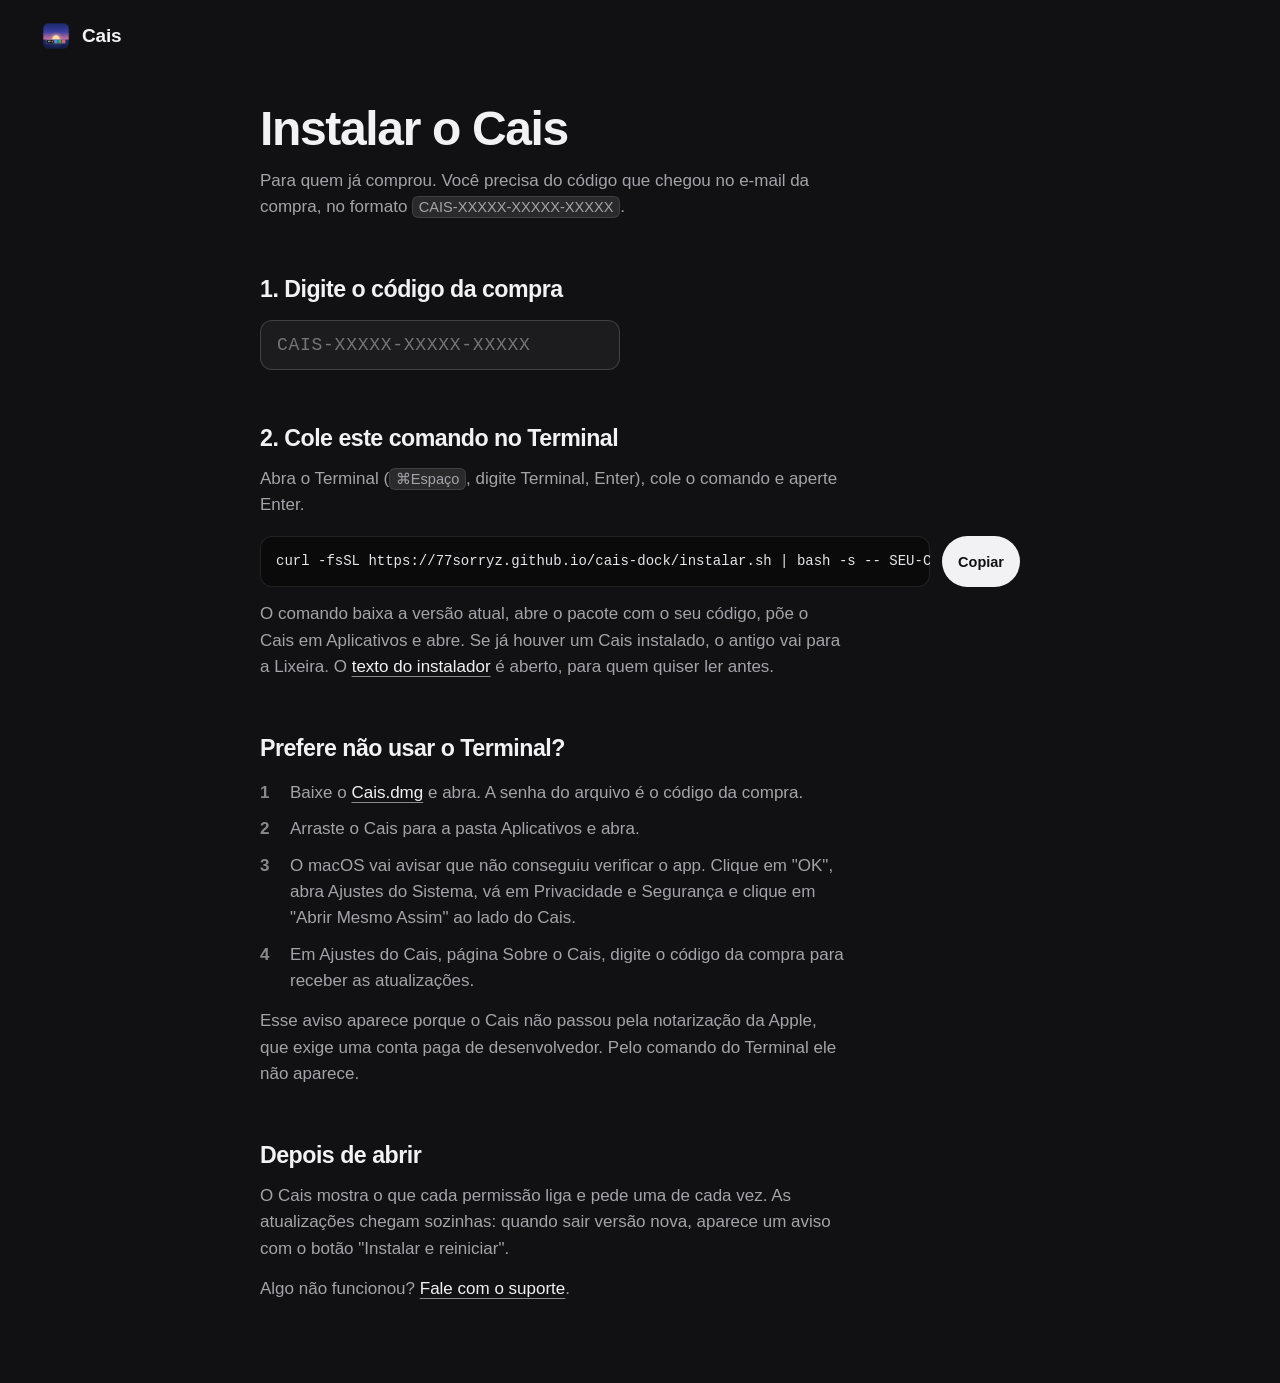
==== instalar/index.html @ 08c75dc9 "Página de venda do Cais, página de instalação e instalador Co-Authored-By: Claude Fable 5.2 <noreply" ====
<!doctype html>
<html lang="pt-BR">
<head>
<meta charset="utf-8">
<meta name="viewport" content="width=device-width,initial-scale=1">
<title>Instalar o Cais</title>
<meta name="description" content="Instalação do Cais para quem já comprou: código da compra e um comando no Terminal.">
<meta name="robots" content="noindex">
<meta name="theme-color" content="#111113">
<link rel="icon" href="../img/favicon.png">
<link rel="stylesheet" href="../css/site.css">
<style>body{padding-bottom:0}</style>
</head>
<body>
<header class="caixa topo">
  <a class="marca" href="../"><img src="../img/apple-touch-icon.png" alt="" width="32" height="32">Cais</a>
</header>
<main class="caixa inst">
  <h1>Instalar o Cais</h1>
  <p>Para quem já comprou. Você precisa do código que chegou no e-mail da compra, no formato <kbd>CAIS-XXXXX-XXXXX-XXXXX</kbd>.</p>

  <h2>1. Digite o código da compra</h2>
  <div class="campo">
    <input id="codigo" type="text" inputmode="text" autocomplete="off" autocapitalize="characters" spellcheck="false" maxlength="30" placeholder="CAIS-XXXXX-XXXXX-XXXXX" aria-label="Código da compra" aria-describedby="estado">
    <output id="estado" for="codigo"></output>
  </div>

  <h2>2. Cole este comando no Terminal</h2>
  <p>Abra o Terminal (<kbd>⌘Espaço</kbd>, digite Terminal, Enter), cole o comando e aperte Enter.</p>
  <div class="cmd">
    <code id="comando"></code>
    <button class="bt p" id="copiar" type="button">Copiar</button>
  </div>
  <p>O comando baixa a versão atual, abre o pacote com o seu código, põe o Cais em Aplicativos e abre. Se já houver um Cais instalado, o antigo vai para a Lixeira. O <a class="lk" href="../instalar.sh">texto do instalador</a> é aberto, para quem quiser ler antes.</p>

  <h2>Prefere não usar o Terminal?</h2>
  <ol class="passos">
    <li>Baixe o <a class="lk" href="https://github.com/77sorryz/cais-dock/releases/latest/download/Cais.dmg">Cais.dmg</a> e abra. A senha do arquivo é o código da compra.</li>
    <li>Arraste o Cais para a pasta Aplicativos e abra.</li>
    <li>O macOS vai avisar que não conseguiu verificar o app. Clique em "OK", abra Ajustes do Sistema, vá em Privacidade e Segurança e clique em "Abrir Mesmo Assim" ao lado do Cais.</li>
    <li>Em Ajustes do Cais, página Sobre o Cais, digite o código da compra para receber as atualizações.</li>
  </ol>
  <p>Esse aviso aparece porque o Cais não passou pela notarização da Apple, que exige uma conta paga de desenvolvedor. Pelo comando do Terminal ele não aparece.</p>

  <h2>Depois de abrir</h2>
  <p>O Cais mostra o que cada permissão liga e pede uma de cada vez. As atualizações chegam sozinhas: quando sair versão nova, aparece um aviso com o botão "Instalar e reiniciar".</p>
  <p>Algo não funcionou? <a class="lk" data-suporte href="#">Fale com o suporte</a>.</p>
</main>
<script src="../config.js"></script>
<script>
(() => {
  const C = window.CAIS, $ = s => document.querySelector(s);
  const campo = $('#codigo'), estado = $('#estado'), cmd = $('#comando');
  document.querySelectorAll('[data-suporte]').forEach(a => a.href = C.suporte);
  const limpa = s => s.toUpperCase().replace(/\s+/g, '');
  const hex = b => [...new Uint8Array(b)].map(x => x.toString(16).padStart(2, '0')).join('');
  const bytes = h => new Uint8Array(h.match(/../g).map(x => parseInt(x, 16)));
  let prova = null, vez = 0;
  fetch('../codigo.json').then(r => r.json()).then(j => { prova = j; muda(); }).catch(() => {});
  async function confere(code) {
    const k = await crypto.subtle.importKey('raw', new TextEncoder().encode(code), 'PBKDF2', false, ['deriveBits']);
    return hex(await crypto.subtle.deriveBits({ name: 'PBKDF2', hash: 'SHA-256', salt: bytes(prova.sal), iterations: prova.voltas }, k, 256)) === prova.resumo;
  }
  async function muda() {
    const code = limpa(campo.value), n = ++vez;
    cmd.textContent = `curl -fsSL ${C.base}/instalar.sh | bash -s -- ${/^[A-Z0-9-]+$/.test(code) ? code : 'SEU-CODIGO'}`;
    estado.className = ''; estado.textContent = '';
    if (!code || !prova || !crypto.subtle) return;
    if (code.length < 22) { estado.textContent = 'Continue digitando…'; return; }
    const ok = await confere(code).catch(() => null);
    if (n !== vez || ok === null) return;
    estado.className = ok ? 'ok' : 'nao';
    estado.textContent = ok ? 'Código confere.' : 'Este código não confere. Copie de novo do e-mail da compra.';
  }
  campo.addEventListener('input', muda);
  // O link do e-mail da compra pode trazer o código depois do # (essa parte não é enviada a nenhum servidor).
  if (location.hash.length > 1) { campo.value = limpa(decodeURIComponent(location.hash.slice(1))); history.replaceState(null, '', location.pathname); }
  muda();
  $('#copiar').onclick = async e => {
    try { await navigator.clipboard.writeText(cmd.textContent); e.target.textContent = 'Copiado'; }
    catch { const r = document.createRange(); r.selectNodeContents(cmd); const s = getSelection(); s.removeAllRanges(); s.addRange(r); e.target.textContent = 'Selecionado, ⌘C'; }
    setTimeout(() => e.target.textContent = 'Copiar', 1800);
  };
})();
</script>
</body>
</html>
---- css/site.css ----
/* Cais — página de venda. Cores e formas tiradas do próprio app (ilhas e ajustes no tema escuro). */
:root{
  color-scheme:dark;
  --fundo:#111113; --sup:#1c1c1e; --sup2:#2a2a2d; --linha:rgba(255,255,255,.10); --linha2:rgba(255,255,255,.16);
  --texto:#f2f2f4; --suave:#a3a3a9; --fraco:#88888e; --acento:#3b9bff; --ok:#30d158;
  --r1:8px; --r2:14px; --r3:22px;
  --th:52px;                 /* altura de um item do Dock */
  --dock-espaco:132px;       /* o que o Dock fixo ocupa no pé da janela */
  --larg:1200px;
  --f:-apple-system,BlinkMacSystemFont,"SF Pro Text","SF Pro Display","Inter","Helvetica Neue",Arial,sans-serif;
}
*{box-sizing:border-box}
html{scroll-behavior:smooth;scroll-padding-top:24px;-webkit-text-size-adjust:100%}
body{margin:0;background:var(--fundo);color:var(--texto);font:400 17px/1.55 var(--f);padding-bottom:var(--dock-espaco);-webkit-font-smoothing:antialiased}
img,video{max-width:100%;height:auto;display:block}
a{color:inherit}
h1,h2,h3,p,ul,ol,dl,dd,figure{margin:0;padding:0}
ul,ol{list-style:none}
button{font:inherit;color:inherit;background:none;border:0;padding:0;cursor:pointer}
:focus-visible{outline:2px solid var(--acento);outline-offset:3px;border-radius:6px}
kbd{font:500 .86em/1 var(--f);padding:.2em .45em;border-radius:6px;background:var(--sup2);box-shadow:inset 0 0 0 1px var(--linha);white-space:nowrap}
.caixa{width:min(100% - 48px,var(--larg));margin-inline:auto}

/* topo */
.topo{display:flex;align-items:center;gap:28px;padding:20px 0}
.marca{display:flex;align-items:center;gap:10px;font-weight:650;font-size:19px;text-decoration:none;letter-spacing:-.01em}
.marca img{width:32px;height:32px;border-radius:8px}
.topo nav{display:flex;gap:24px;margin-left:auto;font-size:15px}
.topo nav a{color:var(--suave);text-decoration:none}
.topo nav a:hover{color:var(--texto)}
.bt{display:inline-flex;align-items:center;justify-content:center;gap:8px;padding:13px 22px;border-radius:999px;background:var(--texto);color:#111113;font-weight:650;font-size:16px;text-decoration:none;white-space:nowrap;transition:background .15s}
.bt:hover{background:#fff}
.bt.p{padding:9px 16px;font-size:14.5px}
.bt[aria-disabled=true]{background:var(--sup2);color:var(--suave);pointer-events:none}
.lk{color:var(--texto);text-decoration:underline;text-decoration-color:var(--fraco);text-underline-offset:4px}
.lk:hover{text-decoration-color:var(--texto)}

/* abertura */
.abre{display:grid;grid-template-columns:5fr 7fr;gap:56px;align-items:center;padding:48px 0 72px;min-height:calc(100svh - 76px - var(--dock-espaco))}
h1{font-size:clamp(2.5rem,5vw,4.25rem);line-height:1.04;letter-spacing:-.028em;font-weight:700;text-wrap:balance}
.abre .sub{margin-top:24px;font-size:19px;color:var(--suave);max-width:32em;text-wrap:pretty}
.abre .acoes{display:flex;flex-wrap:wrap;align-items:center;gap:14px 24px;margin-top:32px}
.abre .pag{font-size:14.5px;color:var(--fraco);margin-top:14px}
.abre .dica{margin-top:40px;padding-top:20px;border-top:1px solid var(--linha);font-size:15px;color:var(--suave);max-width:30em}
.filme{border-radius:var(--r2);overflow:hidden;background:#000;box-shadow:0 0 0 1px var(--linha),0 30px 80px rgba(0,0,0,.5)}
.filme video{width:100%;aspect-ratio:16/9}
.filme + figcaption{margin-top:10px;font-size:14px;color:var(--fraco)}

/* seções */
section{padding:88px 0}
h2{font-size:clamp(1.8rem,3.1vw,2.45rem);line-height:1.1;letter-spacing:-.022em;font-weight:680;text-wrap:balance}
.lead{margin-top:14px;color:var(--suave);max-width:38em;text-wrap:pretty}
.lead b,.fatos b{color:var(--texto);font-weight:600}

/* galeria de widgets (mesma lógica da biblioteca do app) */
#widgets{padding-top:72px;border-top:1px solid var(--linha)}
.gal-topo{display:flex;flex-wrap:wrap;align-items:end;justify-content:space-between;gap:20px 40px}
.seg{display:inline-flex;padding:3px;border-radius:999px;background:var(--sup);box-shadow:inset 0 0 0 1px var(--linha)}
.seg button{padding:6px 13px;border-radius:999px;font-size:14px;color:var(--suave);font-weight:550}
.seg button[aria-pressed=true]{background:var(--texto);color:#111113}
.gal{display:grid;grid-template-columns:200px 1fr;gap:40px;margin-top:36px;align-items:start}
.cats{position:sticky;top:20px;display:flex;flex-direction:column;gap:2px}
.cats button{display:flex;justify-content:space-between;gap:12px;padding:8px 12px;border-radius:10px;text-align:left;font-size:15.5px;color:var(--suave)}
.cats button span{color:var(--fraco);font-variant-numeric:tabular-nums;font-size:13.5px}
.cats button:hover{color:var(--texto)}
.cats button[aria-pressed=true]{background:var(--texto);color:#111113;font-weight:600}
.cats button[aria-pressed=true] span{color:#55555a}
.grupo + .grupo{margin-top:36px}
.grupo h3{font-size:15px;font-weight:600;color:var(--suave);margin-bottom:16px}
.fluxo{display:flex;flex-wrap:wrap;gap:22px 18px}
.w{display:flex;flex-direction:column;align-items:center;gap:8px;border-radius:14px}
.w img{height:64px;width:auto;border-radius:14px;transition:transform .15s ease-out}
.w:hover img{transform:translateY(-3px)}
.w span{font-size:13px;color:var(--suave);max-width:100%;overflow:hidden;text-overflow:ellipsis;white-space:nowrap}
.aviso{position:absolute;width:1px;height:1px;overflow:hidden;clip-path:inset(50%)}

/* ilhas */
.ilhas-topo{display:grid;grid-template-columns:5fr 7fr;gap:56px;align-items:end}
.fila{display:flex;align-items:flex-end;justify-content:space-between;gap:20px;margin-top:44px;padding-bottom:22px;border-bottom:1px solid var(--linha2);overflow-x:auto;scrollbar-width:thin}
.fila figure{flex:0 0 auto}
.fila img{width:auto;height:var(--h)}
.fila figcaption{font-size:13.5px;color:var(--fraco);text-align:center;margin-top:10px}

/* claude */
.claude{display:grid;grid-template-columns:7fr 5fr;gap:64px;align-items:center}
.claude img{width:330px;justify-self:center}
.fatos{margin-top:22px;display:grid;gap:12px;color:var(--suave);max-width:36em}
.fatos > li{padding-left:18px;position:relative}
.fatos > li::before{content:"";position:absolute;left:0;top:.72em;width:7px;height:1.5px;background:var(--fraco)}

/* workspaces */
.ws{display:grid;grid-template-columns:8fr 4fr;gap:48px;align-items:center}
.ws .tela{border-radius:var(--r2);overflow:hidden;box-shadow:0 0 0 1px var(--linha),0 30px 80px rgba(0,0,0,.45);margin-left:calc((100vw - min(100vw - 48px,var(--larg)))/-2 + 0px)}
.ws .tela img{width:100%}
.perfis{display:flex;flex-wrap:wrap;gap:6px 8px;margin-top:10px}
.perfis li{font-size:14.5px;padding:4px 11px;border-radius:8px;background:var(--sup);box-shadow:inset 0 0 0 1px var(--linha);color:var(--texto)}

/* temas */
.temas{margin-top:40px;border-top:1px solid var(--linha)}
.temas li{display:grid;grid-template-columns:170px 1fr;gap:24px;align-items:center;padding:14px 0;border-bottom:1px solid var(--linha)}
.temas span{font-size:15.5px;color:var(--suave)}
.temas .palco{border-radius:12px;padding:6px 3% 10px;background:var(--pal,#bfc6cf)}
.temas img{width:100%;height:auto}
.ajustes{margin-top:32px;display:grid;grid-template-columns:repeat(2,minmax(0,1fr));gap:14px 48px;color:var(--suave);max-width:900px}

/* mais */
.mais{display:grid;grid-template-columns:4fr 8fr;gap:56px;align-items:start}
.mais dl{display:grid;grid-template-columns:repeat(2,minmax(0,1fr));gap:28px 44px}
.mais dt{font-weight:620;font-size:17px}
.mais dd{margin-top:5px;color:var(--suave);font-size:15.5px;line-height:1.5}

/* preço */
#comprar{background:var(--sup);border-block:1px solid var(--linha)}
.preco{display:grid;grid-template-columns:5fr 7fr;gap:64px;align-items:start}
.valor{font-size:clamp(3.4rem,7vw,5.4rem);font-weight:720;letter-spacing:-.035em;line-height:1;font-variant-numeric:tabular-nums}
.valor small{display:block;margin-top:12px;font-size:17px;font-weight:400;letter-spacing:0;color:var(--suave)}
.preco .bt{margin-top:28px}
.preco .obs{margin-top:14px;font-size:14.5px;color:var(--fraco);max-width:26em}
.tab{width:100%;border-collapse:collapse;font-size:16px}
.tab th,.tab td{text-align:left;padding:13px 0;border-bottom:1px solid var(--linha);vertical-align:top}
.tab th{font-weight:400;color:var(--suave);width:34%;padding-right:20px}
.tab tr:first-child th,.tab tr:first-child td{border-top:1px solid var(--linha)}

/* perguntas */
.faq{display:grid;grid-template-columns:4fr 8fr;gap:56px;align-items:start}
.faq details{border-bottom:1px solid var(--linha)}
.faq details:first-child{border-top:1px solid var(--linha)}
.faq summary{padding:17px 28px 17px 0;font-weight:600;cursor:pointer;list-style:none;position:relative}
.faq summary::-webkit-details-marker{display:none}
.faq summary::after{content:"+";position:absolute;right:2px;top:14px;font-weight:400;font-size:22px;color:var(--fraco)}
.faq details[open] summary::after{content:"–"}
.faq details p{padding:0 0 20px;color:var(--suave);max-width:60ch}

footer{padding:40px 0 24px;font-size:14.5px;color:var(--fraco)}
footer .linha{display:flex;flex-wrap:wrap;gap:10px 28px;align-items:center}
footer a{color:var(--suave)}
footer .nota{margin-top:16px;max-width:70ch;font-size:13px}

/* ───── o Dock de demonstração, preso ao pé da janela ───── */
.dock{position:fixed;left:0;right:0;bottom:12px;z-index:50;display:flex;flex-direction:column;align-items:center;gap:8px;pointer-events:none}
.dock > *{pointer-events:auto}
.abas{display:flex;padding:3px;border-radius:999px;background:rgba(30,30,34,.78);-webkit-backdrop-filter:blur(22px) saturate(1.5);backdrop-filter:blur(22px) saturate(1.5);box-shadow:inset 0 0 0 1px var(--linha2),0 8px 24px rgba(0,0,0,.35)}
.abas button{padding:4px 12px;border-radius:999px;font-size:12.5px;font-weight:560;color:var(--suave)}
.abas button:hover{color:var(--texto)}
.abas button[aria-pressed=true]{background:var(--texto);color:#111113}
.barra{display:flex;align-items:flex-end;gap:calc(var(--th)*.17);padding:calc(var(--th)*.16);border-radius:calc(var(--th)*.44);background:linear-gradient(180deg,rgba(50,52,60,.72),rgba(26,27,32,.8));-webkit-backdrop-filter:blur(26px) saturate(1.6);backdrop-filter:blur(26px) saturate(1.6);box-shadow:inset 0 0 0 1px rgba(255,255,255,.14),0 18px 50px rgba(0,0,0,.55);transition:opacity .16s ease-out,transform .16s ease-out}
.barra.troca{opacity:0;transform:translateY(6px)}
.dk{position:relative;flex:0 0 auto;height:var(--th);transform-origin:50% 100%;border-radius:calc(var(--th)*.24);will-change:transform}
.dk img{height:100%;width:auto;pointer-events:none}
.dk.app{width:var(--th);margin-bottom:5px}
.dk.app img{width:100%}
.dk.app::after{content:"";position:absolute;left:50%;bottom:-7px;width:4px;height:4px;margin-left:-2px;border-radius:50%;background:rgba(255,255,255,.65)}
.dk.novo{animation:entra .32s cubic-bezier(.2,.9,.3,1.15)}
@keyframes entra{from{transform:scale(.4);opacity:0}to{transform:none;opacity:1}}
.sep{flex:0 0 1.5px;align-self:center;height:calc(var(--th)*.66);background:rgba(255,255,255,.2);border-radius:1px}
.ilha{position:fixed;z-index:49;bottom:calc(var(--dock-espaco) - 6px);opacity:0;transform:translateY(10px) scale(.98);transform-origin:50% 100%;transition:opacity .18s ease-out,transform .18s ease-out;pointer-events:none;filter:drop-shadow(0 24px 50px rgba(0,0,0,.6))}
.ilha.aberta{opacity:1;transform:none;pointer-events:auto}
.ilha img{max-height:calc(100svh - var(--dock-espaco) - 28px);width:auto;max-width:calc(100vw - 24px)}
.rot{position:fixed;z-index:49;bottom:calc(var(--dock-espaco) - 34px);padding:5px 11px;border-radius:9px;background:rgba(30,30,34,.9);box-shadow:inset 0 0 0 1px var(--linha2);font-size:13px;white-space:nowrap;opacity:0;transition:opacity .12s;pointer-events:none}
.rot.aberta{opacity:1}

/* instalar */
.inst{max-width:760px;padding:32px 0 80px}
.inst h1{font-size:clamp(2.1rem,4vw,3rem)}
.inst h2{font-size:1.45rem;margin-top:56px}
.inst p{margin-top:14px;color:var(--suave);max-width:62ch}
.campo{margin-top:18px;display:flex;flex-wrap:wrap;gap:12px;align-items:center}
.campo input{font:500 18px/1 ui-monospace,"SF Mono",Menlo,monospace;letter-spacing:.04em;padding:14px 16px;width:min(100%,360px);border-radius:12px;border:1px solid var(--linha2);background:var(--sup);color:var(--texto);text-transform:uppercase}
.campo output{font-size:15px;color:var(--suave)}
.campo output.ok{color:var(--ok)}
.campo output.nao{color:#ff9f0a}
.cmd{margin-top:18px;display:flex;gap:12px;align-items:stretch}
.cmd code{flex:1;min-width:0;padding:15px 16px;border-radius:12px;background:#0a0a0b;box-shadow:inset 0 0 0 1px var(--linha);font:14px/1.5 ui-monospace,"SF Mono",Menlo,monospace;overflow-x:auto;white-space:nowrap;color:#e6e6ea}
.passos{margin-top:18px;display:grid;gap:10px;color:var(--suave);counter-reset:p;max-width:62ch}
.passos li{counter-increment:p;padding-left:30px;position:relative}
.passos li::before{content:counter(p);position:absolute;left:0;top:0;color:var(--fraco);font-variant-numeric:tabular-nums;font-weight:600}

@media (max-width:980px){
  .abre,.ilhas-topo,.claude,.ws,.mais,.preco,.faq{grid-template-columns:1fr;gap:36px}
  .abre{min-height:0;padding-top:24px}
  .ws .tela{margin-left:0}
  .gal{grid-template-columns:1fr;gap:24px}
  .cats{position:static;flex-direction:row;overflow-x:auto;gap:6px;padding-bottom:6px}
  .cats button{flex:0 0 auto;background:var(--sup);box-shadow:inset 0 0 0 1px var(--linha)}
  .claude img{justify-self:start}
  section{padding:60px 0}
}
@media (max-width:640px){
  :root{--th:40px;--dock-espaco:112px}
  body{font-size:16px}
  .caixa{width:min(100% - 32px,var(--larg))}
  .topo nav{display:none}
  .topo .bt{margin-left:auto}
  .w img{height:52px}
  .temas li{grid-template-columns:1fr;gap:8px}
  .ajustes,.mais dl{grid-template-columns:1fr}
  .cmd{flex-direction:column}
  .abas button{padding:4px 9px;font-size:12px}
}
@media (prefers-reduced-motion:reduce){
  html{scroll-behavior:auto}
  *,*::before,*::after{animation:none!important;transition:none!important}
}
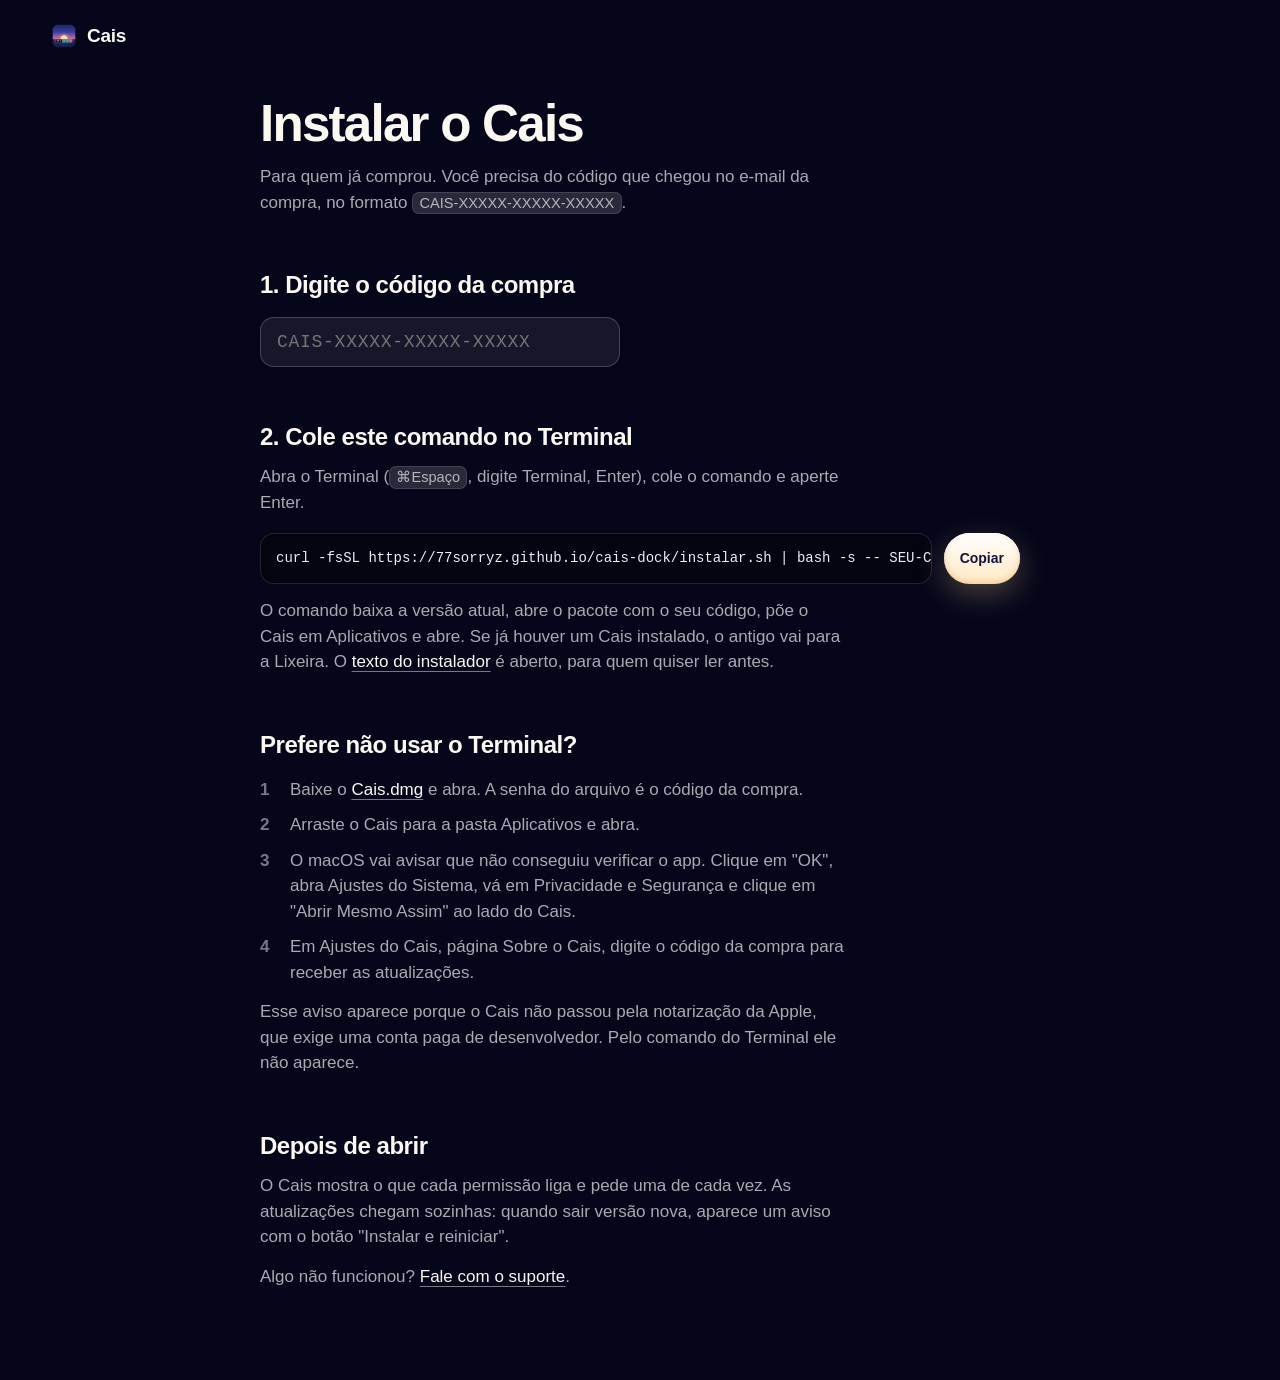
==== commit 8cd2e71a: "Página imersiva com vidro líquido A cena (céu, sol e mar) fica fixa no fundo da página inteira. O Do" ====
--- a/instalar/index.html
+++ b/instalar/index.html
@@ -8,7 +8,7 @@
 <meta name="robots" content="noindex">
 <meta name="theme-color" content="#111113">
 <link rel="icon" href="../img/favicon.png">
-<link rel="stylesheet" href="../css/site.css">
+<link rel="stylesheet" href="../css/site.css?v=1794438088">
 <style>body{padding-bottom:0}</style>
 </head>
 <body>
@@ -46,7 +46,7 @@
   <p>O Cais mostra o que cada permissão liga e pede uma de cada vez. As atualizações chegam sozinhas: quando sair versão nova, aparece um aviso com o botão "Instalar e reiniciar".</p>
   <p>Algo não funcionou? <a class="lk" data-suporte href="#">Fale com o suporte</a>.</p>
 </main>
-<script src="../config.js"></script>
+<script src="../config.js?v=1794438088"></script>
 <script>
 (() => {
   const C = window.CAIS, $ = s => document.querySelector(s);
--- a/css/site.css
+++ b/css/site.css
@@ -1,203 +1,279 @@
-/* Cais — página de venda. Cores e formas tiradas do próprio app (ilhas e ajustes no tema escuro). */
+/* Cais — página de venda.
+   A página é a tela do Mac ao entardecer: a cena (céu, sol, mar) fica fixa no fundo, o Dock de vidro
+   fica na linha da água e o conteúdo passa por cima em vidro. Identidade tirada do ícone do app. */
 :root{
   color-scheme:dark;
-  --fundo:#111113; --sup:#1c1c1e; --sup2:#2a2a2d; --linha:rgba(255,255,255,.10); --linha2:rgba(255,255,255,.16);
-  --texto:#f2f2f4; --suave:#a3a3a9; --fraco:#88888e; --acento:#3b9bff; --ok:#30d158;
-  --r1:8px; --r2:14px; --r3:22px;
-  --th:52px;                 /* altura de um item do Dock */
-  --dock-espaco:132px;       /* o que o Dock fixo ocupa no pé da janela */
-  --larg:1200px;
-  --f:-apple-system,BlinkMacSystemFont,"SF Pro Text","SF Pro Display","Inter","Helvetica Neue",Arial,sans-serif;
+  --fundo:#05061a; --linha:rgba(255,255,255,.12); --linha2:rgba(255,255,255,.2);
+  --texto:#fbf8f2; --suave:rgba(255,255,255,.66); --fraco:rgba(255,255,255,.46);
+  --sol:#ffe3ad; --rosa:#f08fa6; --lilas:#b79bff; --tinta:#14133a; --ok:#6fe89a;
+  --th:54px; --larg:1180px; --lado:max(24px,calc((100vw - var(--larg))/2)); --passo:130svh; --hor:20svh;
+  --f:-apple-system,BlinkMacSystemFont,"SF Pro Display","SF Pro Text","Inter","Helvetica Neue",Arial,sans-serif;
 }
 *{box-sizing:border-box}
-html{scroll-behavior:smooth;scroll-padding-top:24px;-webkit-text-size-adjust:100%}
-body{margin:0;background:var(--fundo);color:var(--texto);font:400 17px/1.55 var(--f);padding-bottom:var(--dock-espaco);-webkit-font-smoothing:antialiased}
-img,video{max-width:100%;height:auto;display:block}
+html{scroll-behavior:smooth;-webkit-text-size-adjust:100%}
+body{margin:0;background:var(--fundo);color:var(--texto);font:400 18px/1.5 var(--f);-webkit-font-smoothing:antialiased;overflow-x:hidden}
+img,video,canvas{max-width:100%;display:block}
+img,video{height:auto}
 a{color:inherit}
 h1,h2,h3,p,ul,ol,dl,dd,figure{margin:0;padding:0}
 ul,ol{list-style:none}
 button{font:inherit;color:inherit;background:none;border:0;padding:0;cursor:pointer}
-:focus-visible{outline:2px solid var(--acento);outline-offset:3px;border-radius:6px}
-kbd{font:500 .86em/1 var(--f);padding:.2em .45em;border-radius:6px;background:var(--sup2);box-shadow:inset 0 0 0 1px var(--linha);white-space:nowrap}
+:focus-visible{outline:2px solid var(--sol);outline-offset:3px;border-radius:10px}
+kbd{font:500 .86em/1 var(--f);padding:.22em .5em;border-radius:7px;background:rgba(255,255,255,.14);box-shadow:inset 0 0 0 1px var(--linha);white-space:nowrap}
 .caixa{width:min(100% - 48px,var(--larg));margin-inline:auto}
-
-/* topo */
-.topo{display:flex;align-items:center;gap:28px;padding:20px 0}
-.marca{display:flex;align-items:center;gap:10px;font-weight:650;font-size:19px;text-decoration:none;letter-spacing:-.01em}
-.marca img{width:32px;height:32px;border-radius:8px}
-.topo nav{display:flex;gap:24px;margin-left:auto;font-size:15px}
-.topo nav a{color:var(--suave);text-decoration:none}
-.topo nav a:hover{color:var(--texto)}
-.bt{display:inline-flex;align-items:center;justify-content:center;gap:8px;padding:13px 22px;border-radius:999px;background:var(--texto);color:#111113;font-weight:650;font-size:16px;text-decoration:none;white-space:nowrap;transition:background .15s}
-.bt:hover{background:#fff}
-.bt.p{padding:9px 16px;font-size:14.5px}
-.bt[aria-disabled=true]{background:var(--sup2);color:var(--suave);pointer-events:none}
+#ceu{position:fixed;inset:0;width:100vw;height:100lvh;z-index:-1}
+
+/* ── vidro líquido (para o que flutua sobre a cena ou sobre outro conteúdo) */
+.vidro{position:relative;background:linear-gradient(180deg,rgba(255,255,255,.17),rgba(255,255,255,.05) 42%,rgba(255,255,255,.1));
+  -webkit-backdrop-filter:blur(24px) saturate(1.35) brightness(1.06);backdrop-filter:blur(24px) saturate(1.35) brightness(1.06);
+  box-shadow:inset 0 1px 1px rgba(255,255,255,.6),inset 0 -1px 1px rgba(255,255,255,.16),inset 0 0 0 1px rgba(255,255,255,.1),inset 0 14px 26px -14px rgba(255,255,255,.3),0 20px 54px rgba(2,3,18,.36)}
+.vidro.escuro{background:linear-gradient(180deg,rgba(40,42,90,.5),rgba(10,11,34,.56))}
+
+/* ── botões */
+.bt{display:inline-flex;align-items:center;justify-content:center;gap:9px;padding:15px 28px;border-radius:999px;font-weight:680;font-size:17px;text-decoration:none;white-space:nowrap;color:var(--tinta);
+  background:linear-gradient(180deg,#fff,#ffe9c2);box-shadow:inset 0 1px 0 #fff,inset 0 -2px 6px rgba(214,150,70,.35),0 10px 30px rgba(255,214,150,.28),0 2px 6px rgba(0,0,0,.2);transition:transform .18s cubic-bezier(.2,.8,.2,1),box-shadow .18s}
+.bt:hover{transform:translateY(-2px) scale(1.02);box-shadow:inset 0 1px 0 #fff,inset 0 -2px 6px rgba(214,150,70,.35),0 16px 40px rgba(255,214,150,.4),0 2px 6px rgba(0,0,0,.2)}
+.bt:active{transform:scale(.98)}
+.bt.p{padding:8px 16px;font-size:14px}
+.bt.claro{color:var(--texto);background:linear-gradient(180deg,rgba(255,255,255,.22),rgba(255,255,255,.07) 45%,rgba(255,255,255,.14));-webkit-backdrop-filter:blur(18px) saturate(1.3);backdrop-filter:blur(18px) saturate(1.3);
+  box-shadow:inset 0 1px 1px rgba(255,255,255,.65),inset 0 -1px 1px rgba(255,255,255,.18),inset 0 0 0 1px rgba(255,255,255,.12),0 10px 30px rgba(2,3,18,.25)}
+.bt.claro:hover{box-shadow:inset 0 1px 1px rgba(255,255,255,.8),inset 0 -1px 1px rgba(255,255,255,.2),inset 0 0 0 1px rgba(255,255,255,.2),0 14px 36px rgba(2,3,18,.3)}
+.bt[aria-disabled=true]{pointer-events:none;color:var(--texto);background:rgba(255,255,255,.16);box-shadow:inset 0 0 0 1px rgba(255,255,255,.2)}
 .lk{color:var(--texto);text-decoration:underline;text-decoration-color:var(--fraco);text-underline-offset:4px}
 .lk:hover{text-decoration-color:var(--texto)}
 
-/* abertura */
-.abre{display:grid;grid-template-columns:5fr 7fr;gap:56px;align-items:center;padding:48px 0 72px;min-height:calc(100svh - 76px - var(--dock-espaco))}
-h1{font-size:clamp(2.5rem,5vw,4.25rem);line-height:1.04;letter-spacing:-.028em;font-weight:700;text-wrap:balance}
-.abre .sub{margin-top:24px;font-size:19px;color:var(--suave);max-width:32em;text-wrap:pretty}
-.abre .acoes{display:flex;flex-wrap:wrap;align-items:center;gap:14px 24px;margin-top:32px}
-.abre .pag{font-size:14.5px;color:var(--fraco);margin-top:14px}
-.abre .dica{margin-top:40px;padding-top:20px;border-top:1px solid var(--linha);font-size:15px;color:var(--suave);max-width:30em}
-.filme{border-radius:var(--r2);overflow:hidden;background:#000;box-shadow:0 0 0 1px var(--linha),0 30px 80px rgba(0,0,0,.5)}
-.filme video{width:100%;aspect-ratio:16/9}
-.filme + figcaption{margin-top:10px;font-size:14px;color:var(--fraco)}
-
-/* seções */
-section{padding:88px 0}
-h2{font-size:clamp(1.8rem,3.1vw,2.45rem);line-height:1.1;letter-spacing:-.022em;font-weight:680;text-wrap:balance}
-.lead{margin-top:14px;color:var(--suave);max-width:38em;text-wrap:pretty}
-.lead b,.fatos b{color:var(--texto);font-weight:600}
-
-/* galeria de widgets (mesma lógica da biblioteca do app) */
-#widgets{padding-top:72px;border-top:1px solid var(--linha)}
-.gal-topo{display:flex;flex-wrap:wrap;align-items:end;justify-content:space-between;gap:20px 40px}
-.seg{display:inline-flex;padding:3px;border-radius:999px;background:var(--sup);box-shadow:inset 0 0 0 1px var(--linha)}
-.seg button{padding:6px 13px;border-radius:999px;font-size:14px;color:var(--suave);font-weight:550}
-.seg button[aria-pressed=true]{background:var(--texto);color:#111113}
-.gal{display:grid;grid-template-columns:200px 1fr;gap:40px;margin-top:36px;align-items:start}
-.cats{position:sticky;top:20px;display:flex;flex-direction:column;gap:2px}
-.cats button{display:flex;justify-content:space-between;gap:12px;padding:8px 12px;border-radius:10px;text-align:left;font-size:15.5px;color:var(--suave)}
-.cats button span{color:var(--fraco);font-variant-numeric:tabular-nums;font-size:13.5px}
-.cats button:hover{color:var(--texto)}
-.cats button[aria-pressed=true]{background:var(--texto);color:#111113;font-weight:600}
-.cats button[aria-pressed=true] span{color:#55555a}
-.grupo + .grupo{margin-top:36px}
-.grupo h3{font-size:15px;font-weight:600;color:var(--suave);margin-bottom:16px}
-.fluxo{display:flex;flex-wrap:wrap;gap:22px 18px}
-.w{display:flex;flex-direction:column;align-items:center;gap:8px;border-radius:14px}
-.w img{height:64px;width:auto;border-radius:14px;transition:transform .15s ease-out}
-.w:hover img{transform:translateY(-3px)}
-.w span{font-size:13px;color:var(--suave);max-width:100%;overflow:hidden;text-overflow:ellipsis;white-space:nowrap}
-.aviso{position:absolute;width:1px;height:1px;overflow:hidden;clip-path:inset(50%)}
-
-/* ilhas */
-.ilhas-topo{display:grid;grid-template-columns:5fr 7fr;gap:56px;align-items:end}
-.fila{display:flex;align-items:flex-end;justify-content:space-between;gap:20px;margin-top:44px;padding-bottom:22px;border-bottom:1px solid var(--linha2);overflow-x:auto;scrollbar-width:thin}
-.fila figure{flex:0 0 auto}
-.fila img{width:auto;height:var(--h)}
-.fila figcaption{font-size:13.5px;color:var(--fraco);text-align:center;margin-top:10px}
-
-/* claude */
-.claude{display:grid;grid-template-columns:7fr 5fr;gap:64px;align-items:center}
-.claude img{width:330px;justify-self:center}
-.fatos{margin-top:22px;display:grid;gap:12px;color:var(--suave);max-width:36em}
-.fatos > li{padding-left:18px;position:relative}
-.fatos > li::before{content:"";position:absolute;left:0;top:.72em;width:7px;height:1.5px;background:var(--fraco)}
-
-/* workspaces */
-.ws{display:grid;grid-template-columns:8fr 4fr;gap:48px;align-items:center}
-.ws .tela{border-radius:var(--r2);overflow:hidden;box-shadow:0 0 0 1px var(--linha),0 30px 80px rgba(0,0,0,.45);margin-left:calc((100vw - min(100vw - 48px,var(--larg)))/-2 + 0px)}
-.ws .tela img{width:100%}
-.perfis{display:flex;flex-wrap:wrap;gap:6px 8px;margin-top:10px}
-.perfis li{font-size:14.5px;padding:4px 11px;border-radius:8px;background:var(--sup);box-shadow:inset 0 0 0 1px var(--linha);color:var(--texto)}
-
-/* temas */
-.temas{margin-top:40px;border-top:1px solid var(--linha)}
-.temas li{display:grid;grid-template-columns:170px 1fr;gap:24px;align-items:center;padding:14px 0;border-bottom:1px solid var(--linha)}
-.temas span{font-size:15.5px;color:var(--suave)}
-.temas .palco{border-radius:12px;padding:6px 3% 10px;background:var(--pal,#bfc6cf)}
-.temas img{width:100%;height:auto}
-.ajustes{margin-top:32px;display:grid;grid-template-columns:repeat(2,minmax(0,1fr));gap:14px 48px;color:var(--suave);max-width:900px}
-
-/* mais */
-.mais{display:grid;grid-template-columns:4fr 8fr;gap:56px;align-items:start}
-.mais dl{display:grid;grid-template-columns:repeat(2,minmax(0,1fr));gap:28px 44px}
-.mais dt{font-weight:620;font-size:17px}
-.mais dd{margin-top:5px;color:var(--suave);font-size:15.5px;line-height:1.5}
-
-/* preço */
-#comprar{background:var(--sup);border-block:1px solid var(--linha)}
-.preco{display:grid;grid-template-columns:5fr 7fr;gap:64px;align-items:start}
-.valor{font-size:clamp(3.4rem,7vw,5.4rem);font-weight:720;letter-spacing:-.035em;line-height:1;font-variant-numeric:tabular-nums}
-.valor small{display:block;margin-top:12px;font-size:17px;font-weight:400;letter-spacing:0;color:var(--suave)}
-.preco .bt{margin-top:28px}
-.preco .obs{margin-top:14px;font-size:14.5px;color:var(--fraco);max-width:26em}
-.tab{width:100%;border-collapse:collapse;font-size:16px}
-.tab th,.tab td{text-align:left;padding:13px 0;border-bottom:1px solid var(--linha);vertical-align:top}
-.tab th{font-weight:400;color:var(--suave);width:34%;padding-right:20px}
-.tab tr:first-child th,.tab tr:first-child td{border-top:1px solid var(--linha)}
-
-/* perguntas */
-.faq{display:grid;grid-template-columns:4fr 8fr;gap:56px;align-items:start}
-.faq details{border-bottom:1px solid var(--linha)}
-.faq details:first-child{border-top:1px solid var(--linha)}
-.faq summary{padding:17px 28px 17px 0;font-weight:600;cursor:pointer;list-style:none;position:relative}
-.faq summary::-webkit-details-marker{display:none}
-.faq summary::after{content:"+";position:absolute;right:2px;top:14px;font-weight:400;font-size:22px;color:var(--fraco)}
-.faq details[open] summary::after{content:"–"}
-.faq details p{padding:0 0 20px;color:var(--suave);max-width:60ch}
-
-footer{padding:40px 0 24px;font-size:14.5px;color:var(--fraco)}
-footer .linha{display:flex;flex-wrap:wrap;gap:10px 28px;align-items:center}
-footer a{color:var(--suave)}
-footer .nota{margin-top:16px;max-width:70ch;font-size:13px}
-
-/* ───── o Dock de demonstração, preso ao pé da janela ───── */
-.dock{position:fixed;left:0;right:0;bottom:12px;z-index:50;display:flex;flex-direction:column;align-items:center;gap:8px;pointer-events:none}
-.dock > *{pointer-events:auto}
-.abas{display:flex;padding:3px;border-radius:999px;background:rgba(30,30,34,.78);-webkit-backdrop-filter:blur(22px) saturate(1.5);backdrop-filter:blur(22px) saturate(1.5);box-shadow:inset 0 0 0 1px var(--linha2),0 8px 24px rgba(0,0,0,.35)}
-.abas button{padding:4px 12px;border-radius:999px;font-size:12.5px;font-weight:560;color:var(--suave)}
-.abas button:hover{color:var(--texto)}
-.abas button[aria-pressed=true]{background:var(--texto);color:#111113}
-.barra{display:flex;align-items:flex-end;gap:calc(var(--th)*.17);padding:calc(var(--th)*.16);border-radius:calc(var(--th)*.44);background:linear-gradient(180deg,rgba(50,52,60,.72),rgba(26,27,32,.8));-webkit-backdrop-filter:blur(26px) saturate(1.6);backdrop-filter:blur(26px) saturate(1.6);box-shadow:inset 0 0 0 1px rgba(255,255,255,.14),0 18px 50px rgba(0,0,0,.55);transition:opacity .16s ease-out,transform .16s ease-out}
-.barra.troca{opacity:0;transform:translateY(6px)}
-.dk{position:relative;flex:0 0 auto;height:var(--th);transform-origin:50% 100%;border-radius:calc(var(--th)*.24);will-change:transform}
+/* ── barra do topo */
+.topo-fixo{position:fixed;z-index:60;top:0;left:0;right:0;height:52px;border-radius:0;display:flex;align-items:center;padding:0 var(--lado);
+  background:linear-gradient(180deg,rgba(18,18,52,.5),rgba(18,18,52,.28));-webkit-backdrop-filter:blur(26px) saturate(1.8);backdrop-filter:blur(26px) saturate(1.8);box-shadow:inset 0 -1px 0 rgba(255,255,255,.12)}
+.marca{display:flex;align-items:center;gap:9px;font-weight:720;font-size:19px;text-decoration:none;letter-spacing:-.015em}
+.marca img{width:28px;height:28px;border-radius:7px}
+.topo-fixo nav{display:flex;gap:4px;margin-left:auto;margin-right:14px}
+.topo-fixo nav a{padding:6px 12px;border-radius:999px;font-size:13.5px;color:rgba(255,255,255,.74);text-decoration:none;transition:color .15s,background .15s}
+.topo-fixo nav a:hover{color:#fff;background:rgba(255,255,255,.12)}
+
+/* ── a jornada: uma tela presa, capítulos que trocam com a rolagem */
+.jornada{position:relative;height:calc(4*var(--passo) + 155svh)}
+.marco{position:absolute;left:0;top:calc(var(--n)*var(--passo));width:1px;height:1px}
+.cena{position:sticky;top:0;height:100svh;overflow:hidden}
+.cap{position:absolute;left:var(--lado);right:var(--lado);top:clamp(84px,13svh,138px);opacity:0;transform:translateY(26px);filter:blur(10px);pointer-events:none;
+  transition:opacity .55s ease-out,transform .7s cubic-bezier(.2,.75,.2,1),filter .55s ease-out}
+.cap.on{opacity:1;transform:none;filter:none;pointer-events:auto;transition-delay:.12s}
+h1{font-size:min(21vw,34svh,19rem);line-height:.86;letter-spacing:-.06em;font-weight:780;margin-left:-.05em;
+  background:linear-gradient(180deg,#fff 30%,#ffe9c8 78%,#ffc9a8);-webkit-background-clip:text;background-clip:text;color:transparent;filter:drop-shadow(0 6px 40px rgba(30,16,80,.35))}
+.lema{margin-top:clamp(10px,2svh,22px);font-size:clamp(1.35rem,2.7vw,2.5rem);font-weight:650;letter-spacing:-.025em;line-height:1.1;max-width:15em;text-wrap:balance}
+.acoes{display:flex;flex-wrap:wrap;gap:12px;margin-top:clamp(18px,3.4svh,34px)}
+.req{margin-top:16px;font-size:14px;color:var(--suave)}
+h2{font-size:clamp(2.3rem,6.2vw,5.6rem);line-height:.98;letter-spacing:-.045em;font-weight:760;text-wrap:balance;text-shadow:0 4px 40px rgba(8,6,40,.3)}
+.dois{margin-top:clamp(10px,1.8svh,20px);font-size:clamp(1.12rem,1.9vw,1.7rem);line-height:1.22;font-weight:640;letter-spacing:-.02em;color:rgba(255,255,255,.58);max-width:26em;text-wrap:pretty}
+.dois b{color:#fff;font-weight:640}
+.sol{background:linear-gradient(95deg,var(--sol),var(--rosa) 58%,var(--lilas));-webkit-background-clip:text;background-clip:text;color:transparent}
+.escolhe{display:flex;flex-wrap:wrap;gap:8px;margin-top:clamp(14px,2.4svh,24px)}
+.escolhe button{padding:8px 15px;border-radius:999px;font-size:14.5px;font-weight:560;color:rgba(255,255,255,.82);background:linear-gradient(180deg,rgba(255,255,255,.16),rgba(255,255,255,.05));
+  -webkit-backdrop-filter:blur(16px) saturate(1.3);backdrop-filter:blur(16px) saturate(1.3);box-shadow:inset 0 1px 1px rgba(255,255,255,.45),inset 0 0 0 1px rgba(255,255,255,.1);transition:color .15s,background .2s,transform .15s}
+.escolhe button:hover{transform:translateY(-1px);color:#fff}
+.escolhe button[aria-pressed=true]{background:linear-gradient(180deg,#fff,#f1ead9);color:var(--tinta);font-weight:660;box-shadow:inset 0 1px 0 #fff,0 6px 18px rgba(0,0,0,.2)}
+
+/* o Dock na linha da água */
+.doca{position:absolute;left:0;right:0;bottom:calc(var(--hor) - var(--th)*.66);display:flex;justify-content:center;padding:0 12px;pointer-events:none}
+.barra{position:relative;display:flex;align-items:flex-end;gap:calc(var(--th)*.17);padding:calc(var(--th)*.16);border-radius:calc(var(--th)*.46);pointer-events:auto;transition:opacity .35s ease-out;
+  background:linear-gradient(180deg,rgba(255,255,255,.2),rgba(255,255,255,.07) 45%,rgba(255,255,255,.12));-webkit-backdrop-filter:blur(26px) saturate(1.8);backdrop-filter:blur(26px) saturate(1.8);
+  box-shadow:inset 0 1px 1px rgba(255,255,255,.65),inset 0 -1px 1px rgba(255,255,255,.18),inset 0 0 0 1px rgba(255,255,255,.12),0 22px 60px rgba(2,3,18,.4)}
+.gl .barra,.gl .abas{background:none;-webkit-backdrop-filter:none;backdrop-filter:none;box-shadow:none}
+.gl .abas{background:rgba(12,12,44,.3)}
+.barra.fora{opacity:0;pointer-events:none}
+.dk{position:relative;flex:0 0 auto;height:var(--th);transform-origin:50% 100%;border-radius:calc(var(--th)*.24);will-change:transform;transition:opacity .2s ease-out;filter:drop-shadow(0 6px 10px rgba(4,4,24,.35))}
+.barra.troca .dk,.barra.troca .sep{opacity:0}
 .dk img{height:100%;width:auto;pointer-events:none}
 .dk.app{width:var(--th);margin-bottom:5px}
 .dk.app img{width:100%}
-.dk.app::after{content:"";position:absolute;left:50%;bottom:-7px;width:4px;height:4px;margin-left:-2px;border-radius:50%;background:rgba(255,255,255,.65)}
-.dk.novo{animation:entra .32s cubic-bezier(.2,.9,.3,1.15)}
-@keyframes entra{from{transform:scale(.4);opacity:0}to{transform:none;opacity:1}}
-.sep{flex:0 0 1.5px;align-self:center;height:calc(var(--th)*.66);background:rgba(255,255,255,.2);border-radius:1px}
-.ilha{position:fixed;z-index:49;bottom:calc(var(--dock-espaco) - 6px);opacity:0;transform:translateY(10px) scale(.98);transform-origin:50% 100%;transition:opacity .18s ease-out,transform .18s ease-out;pointer-events:none;filter:drop-shadow(0 24px 50px rgba(0,0,0,.6))}
+.dk.app::after{content:"";position:absolute;left:50%;bottom:-7px;width:4px;height:4px;margin-left:-2px;border-radius:50%;background:rgba(255,255,255,.8)}
+.dk.chega{animation:chega .6s cubic-bezier(.2,.9,.3,1.2) both;animation-delay:calc(var(--i)*60ms + .5s)}
+@keyframes chega{from{transform:translateY(30px) scale(.4);opacity:0}to{transform:none;opacity:1}}
+.dk.ativo::before{content:"";position:absolute;inset:-4px;border-radius:calc(var(--th)*.3);box-shadow:0 0 0 2px rgba(255,255,255,.9),0 0 24px rgba(255,227,173,.6)}
+.sep{flex:0 0 1.5px;align-self:center;height:calc(var(--th)*.66);background:rgba(255,255,255,.34);border-radius:1px;transition:opacity .2s}
+.ilha{position:absolute;z-index:5;bottom:calc(var(--hor) + var(--th)*.86 + 6px);opacity:0;transform:translateY(16px) scale(.94);transform-origin:50% 100%;transition:opacity .28s ease-out,transform .4s cubic-bezier(.2,.9,.25,1.1);pointer-events:none;filter:drop-shadow(0 30px 60px rgba(2,3,18,.6))}
 .ilha.aberta{opacity:1;transform:none;pointer-events:auto}
-.ilha img{max-height:calc(100svh - var(--dock-espaco) - 28px);width:auto;max-width:calc(100vw - 24px)}
-.rot{position:fixed;z-index:49;bottom:calc(var(--dock-espaco) - 34px);padding:5px 11px;border-radius:9px;background:rgba(30,30,34,.9);box-shadow:inset 0 0 0 1px var(--linha2);font-size:13px;white-space:nowrap;opacity:0;transition:opacity .12s;pointer-events:none}
+.ilha img{width:auto;max-width:calc(100vw - 32px);max-height:var(--max,56svh)}
+.rot{position:absolute;z-index:6;bottom:calc(var(--hor) + var(--th)*.86 + 6px);padding:6px 12px;border-radius:999px;font-size:13px;font-weight:560;white-space:nowrap;opacity:0;transition:opacity .12s;pointer-events:none;
+  background:rgba(14,15,40,.72);-webkit-backdrop-filter:blur(14px);backdrop-filter:blur(14px);box-shadow:inset 0 1px 0 rgba(255,255,255,.3),inset 0 0 0 1px rgba(255,255,255,.12)}
 .rot.aberta{opacity:1}
 
+/* peças de cada capítulo */
+.peca{position:absolute;left:0;right:0;opacity:0;transform:translateY(22px);pointer-events:none;transition:opacity .5s ease-out,transform .6s cubic-bezier(.2,.75,.2,1)}
+.cena[data-cap="1"] .fita,.cena[data-cap="3"] .abas-caixa,.cena[data-cap="4"] .temas-ui{opacity:1;transform:none;pointer-events:auto;transition-delay:.15s}
+.fita{bottom:calc(var(--hor) + var(--th)*.86 + 26px);display:grid;gap:14px;-webkit-mask-image:linear-gradient(90deg,transparent,#000 8%,#000 92%,transparent);mask-image:linear-gradient(90deg,transparent,#000 8%,#000 92%,transparent);overflow:hidden}
+.trilho{display:flex;gap:14px;width:max-content;animation:passa var(--t,90s) linear infinite}
+.trilho.volta{animation-direction:reverse}
+.trilho img{height:64px;width:auto;flex:0 0 auto;filter:drop-shadow(0 10px 18px rgba(4,4,24,.4))}
+@keyframes passa{to{transform:translateX(-50%)}}
+.abas-caixa{bottom:calc(var(--hor) + var(--th)*.86 + 8px);display:flex;justify-content:center}
+.abas{display:flex;padding:4px;border-radius:999px;background:linear-gradient(180deg,rgba(255,255,255,.2),rgba(255,255,255,.07));-webkit-backdrop-filter:blur(20px) saturate(1.7);backdrop-filter:blur(20px) saturate(1.7);box-shadow:inset 0 1px 1px rgba(255,255,255,.6),inset 0 0 0 1px rgba(255,255,255,.12)}
+.abas button{padding:6px 14px;border-radius:999px;font-size:13.5px;font-weight:620;color:#fff;text-shadow:0 1px 6px rgba(8,8,40,.55);white-space:nowrap;transition:background .2s,color .2s}
+.abas button[aria-pressed=true]{background:linear-gradient(180deg,#fff,#f1ead9);color:var(--tinta);text-shadow:none;box-shadow:0 4px 12px rgba(0,0,0,.2)}
+.temas-ui{bottom:calc(var(--hor) - 30px);padding:0 max(16px,4vw)}
+.real{position:relative;height:0}
+.real img{position:absolute;left:0;bottom:0;width:100%;opacity:0;transition:opacity .6s ease-out;filter:drop-shadow(0 20px 40px rgba(2,3,18,.45))}
+.real img.on{opacity:1}
+.trilha{position:absolute;right:max(14px,calc(var(--lado) - 54px));top:50%;transform:translateY(-50%);display:flex;flex-direction:column;gap:4px;padding:8px 6px;border-radius:999px}
+.trilha button{width:22px;height:22px;display:grid;place-items:center}
+.trilha button::before{content:"";width:7px;height:7px;border-radius:50%;background:rgba(255,255,255,.45);transition:transform .25s,background .25s}
+.trilha button[aria-current=true]::before{background:#fff;transform:scale(1.7)}
+.role{position:absolute;left:0;right:0;bottom:clamp(14px,3.2svh,30px);text-align:center;font-size:13.5px;color:rgba(255,255,255,.72);transition:opacity .4s}
+.cena:not([data-cap="0"]) .role{opacity:0}
+.role::after{content:"";display:block;width:1.5px;height:18px;margin:8px auto 0;background:rgba(255,255,255,.7);animation:role 1.8s ease-in-out infinite;transform-origin:top}
+@keyframes role{0%{transform:scaleY(0)}55%{transform:scaleY(1);opacity:1}100%{transform:scaleY(1);opacity:0}}
+
+/* ── o resto da página, em vidro sobre a cena */
+section{position:relative;padding:clamp(70px,10vw,128px) 0}
+.tit{margin-bottom:clamp(28px,4vw,48px)}
+.js .sobe{opacity:0;transform:translateY(26px);transition:opacity .7s ease-out,transform .8s cubic-bezier(.2,.75,.2,1)}
+.js .sobe.visto{opacity:1;transform:none}
+
+/* biblioteca: a mesma ilha do app */
+.bib{border-radius:34px;padding:22px;display:grid;grid-template-columns:210px 1fr;gap:22px}
+.bib-lado{display:flex;flex-direction:column;gap:2px;padding-right:20px;border-right:1px solid var(--linha)}
+.bib-lado button{display:flex;justify-content:space-between;gap:10px;padding:9px 13px;border-radius:12px;text-align:left;font-size:15.5px;font-weight:560;color:rgba(255,255,255,.76);transition:background .15s,color .15s}
+.bib-lado button span{color:var(--fraco);font-variant-numeric:tabular-nums;font-size:13.5px}
+.bib-lado button:hover{color:#fff;background:rgba(255,255,255,.08)}
+.bib-lado button[aria-pressed=true]{background:linear-gradient(180deg,#fff,#f1ead9);color:var(--tinta);font-weight:660}
+.bib-lado button[aria-pressed=true] span{color:#5f5d80}
+.bib-topo{display:flex;flex-wrap:wrap;align-items:center;justify-content:space-between;gap:12px;margin-bottom:18px}
+.bib-topo strong{font-size:22px;letter-spacing:-.02em;font-weight:720}
+.bib-topo strong span{margin-left:10px;padding:3px 10px;border-radius:999px;font-size:14px;font-weight:600;background:rgba(255,255,255,.14);color:var(--suave)}
+.seg{display:inline-flex;padding:3px;border-radius:999px;background:rgba(255,255,255,.1);box-shadow:inset 0 0 0 1px var(--linha)}
+.seg button{padding:6px 13px;border-radius:999px;font-size:14px;color:var(--suave);font-weight:580}
+.seg button[aria-pressed=true]{background:linear-gradient(180deg,#fff,#f1ead9);color:var(--tinta)}
+#galeria{max-height:min(560px,62svh);overflow-y:auto;padding:4px 10px 12px 2px;scrollbar-width:thin;scrollbar-color:rgba(255,255,255,.3) transparent}
+.grupo + .grupo{margin-top:30px}
+.grupo h3{font-size:15px;font-weight:620;color:var(--suave);margin-bottom:14px}
+.fluxo{display:flex;flex-wrap:wrap;gap:20px 16px}
+.w{display:flex;flex-direction:column;align-items:center;gap:7px}
+.w img{height:60px;width:auto;filter:drop-shadow(0 8px 14px rgba(4,4,24,.35))}
+.w figcaption{font-size:12.5px;color:var(--suave);white-space:nowrap}
+
+/* e tem mais */
+.grade{display:grid;grid-template-columns:repeat(12,minmax(0,1fr));gap:16px}
+.cel{overflow:hidden;border-radius:32px;padding:28px;min-height:290px;display:flex;flex-direction:column;justify-content:flex-end;transition:transform .35s cubic-bezier(.2,.8,.2,1)}
+.cel:hover{transform:translateY(-4px)}
+.cel h3{font-size:1.6rem;letter-spacing:-.025em;font-weight:720}
+.cel p{margin-top:6px;color:var(--suave);font-size:16.5px;max-width:24em}
+.cel .arte{position:absolute;inset:0 0 auto 0;height:calc(100% - 112px);display:flex;align-items:center;justify-content:center;gap:10px;padding:24px}
+.c7{grid-column:span 7}.c5{grid-column:span 5}.c4{grid-column:span 4}.c3{grid-column:span 3}
+.alta{grid-row:span 2}
+.tecla{display:grid;place-items:center;min-width:80px;height:80px;padding:0 22px;border-radius:22px;font-size:32px;font-weight:620;color:#fff;
+  background:linear-gradient(180deg,rgba(255,255,255,.26),rgba(255,255,255,.06) 50%,rgba(255,255,255,.14));box-shadow:inset 0 1px 1px rgba(255,255,255,.7),inset 0 -2px 3px rgba(255,255,255,.14),inset 0 0 0 1px rgba(255,255,255,.12),0 14px 30px rgba(2,3,18,.35)}
+.tecla.l{font-size:22px}
+.cel.claude{justify-content:flex-start}
+.cel.claude img{position:absolute;left:50%;transform:translateX(-50%);bottom:-34%;width:min(78%,330px);filter:drop-shadow(0 24px 50px rgba(2,3,18,.55))}
+.cel.janelas .arte{align-items:flex-end;padding-bottom:0}
+.jan{width:min(100%,430px);height:100%;max-height:160px;position:relative}
+.jan i{position:absolute;top:0;bottom:34px;border-radius:14px 14px 8px 8px;background:linear-gradient(180deg,rgba(255,255,255,.2),rgba(255,255,255,.05));box-shadow:inset 0 1px 1px rgba(255,255,255,.55),inset 0 0 0 1px rgba(255,255,255,.14)}
+.jan i::before{content:"";position:absolute;left:12px;top:11px;width:34px;height:7px;border-radius:4px;background:rgba(255,255,255,.4)}
+.jan i:nth-child(1){left:0;width:54%}
+.jan i:nth-child(2){right:0;width:43%}
+.jan b{position:absolute;left:12%;right:12%;bottom:0;height:24px;border-radius:12px;background:linear-gradient(180deg,#fff,var(--sol));box-shadow:0 8px 24px rgba(255,214,150,.4)}
+.pilula{display:flex;align-items:center;gap:10px;padding:12px 20px;border-radius:999px;font-size:15.5px;font-weight:620;animation:pilula 4.5s ease-in-out infinite}
+.pilula i{width:9px;height:9px;border-radius:50%;background:var(--ok);box-shadow:0 0 10px var(--ok)}
+@keyframes pilula{0%,12%{transform:translateY(24px) scale(.84);opacity:0}24%,78%{transform:none;opacity:1}92%,100%{transform:translateY(24px) scale(.84);opacity:0}}
+.apps{display:flex}
+.apps img{width:60px;height:60px;margin-left:-10px;filter:drop-shadow(0 10px 16px rgba(2,3,18,.45))}
+.apps img:first-child{margin-left:0}
+
+/* preço */
+#comprar{min-height:92svh;display:flex;align-items:center}
+.preco{display:grid;grid-template-columns:7fr 5fr;gap:clamp(28px,5vw,72px);align-items:center}
+.valor{font-size:clamp(5rem,17vw,13.5rem);font-weight:790;letter-spacing:-.065em;line-height:.86;font-variant-numeric:tabular-nums;margin-left:-.04em;
+  background:linear-gradient(180deg,#fff 34%,#ffe9c8 80%,#ffc9a8);-webkit-background-clip:text;background-clip:text;color:transparent;filter:drop-shadow(0 6px 40px rgba(30,16,80,.35))}
+.preco .de{margin-top:14px;font-size:clamp(1.2rem,2.1vw,1.8rem);font-weight:650;letter-spacing:-.02em}
+.preco .bt{margin-top:28px}
+.fatos{border-radius:30px;padding:8px 26px}
+.fatos li{display:flex;justify-content:space-between;gap:20px;padding:17px 0;font-size:16.5px;border-bottom:1px solid var(--linha)}
+.fatos li:last-child{border-bottom:0}
+.fatos li span{color:var(--suave)}
+.fatos li b{font-weight:620;text-align:right}
+
+/* perguntas */
+.faq-caixa{display:grid;grid-template-columns:4fr 8fr;gap:clamp(24px,5vw,64px);align-items:start}
+.faq{border-radius:30px;padding:6px 28px}
+.faq details{border-bottom:1px solid var(--linha)}
+.faq details:last-child{border-bottom:0}
+.faq summary{padding:20px 34px 20px 0;font-weight:640;font-size:18.5px;cursor:pointer;list-style:none;position:relative}
+.faq summary::-webkit-details-marker{display:none}
+.faq summary::after{content:"+";position:absolute;right:2px;top:15px;font-weight:300;font-size:26px;color:var(--suave);transition:transform .25s}
+.faq details[open] summary::after{transform:rotate(45deg)}
+.faq details p{padding:0 0 22px;color:var(--suave);max-width:62ch;font-size:17px}
+
+footer{position:relative;padding:36px 0 44px;font-size:14.5px;color:var(--suave)}
+footer .linha{display:flex;flex-wrap:wrap;gap:10px 28px;align-items:center}
+footer .legal{margin-top:16px;max-width:74ch;font-size:13px;color:var(--fraco)}
+
+/* filme */
+dialog{border:0;padding:0;background:transparent;width:min(1100px,calc(100vw - 32px));max-width:none}
+dialog::backdrop{background:rgba(4,4,18,.78);-webkit-backdrop-filter:blur(18px);backdrop-filter:blur(18px)}
+dialog video{width:100%;aspect-ratio:16/9;border-radius:24px;background:#000;box-shadow:0 0 0 1px rgba(255,255,255,.14),0 40px 120px rgba(0,0,0,.7)}
+dialog form{display:flex;justify-content:flex-end;margin-bottom:12px}
+
 /* instalar */
-.inst{max-width:760px;padding:32px 0 80px}
-.inst h1{font-size:clamp(2.1rem,4vw,3rem)}
-.inst h2{font-size:1.45rem;margin-top:56px}
-.inst p{margin-top:14px;color:var(--suave);max-width:62ch}
+.topo{display:flex;align-items:center;padding:22px 0}
+.inst{max-width:760px;padding:24px 0 90px}
+.inst h1{font-size:clamp(2.2rem,4.4vw,3.2rem);letter-spacing:-.035em;line-height:1.05;margin-left:0;background:none;color:var(--texto);filter:none}
+.inst h2{font-size:1.5rem;letter-spacing:-.02em;margin-top:56px;text-shadow:none;line-height:1.15}
+.inst p{margin-top:14px;color:var(--suave);max-width:62ch;font-size:17px}
 .campo{margin-top:18px;display:flex;flex-wrap:wrap;gap:12px;align-items:center}
-.campo input{font:500 18px/1 ui-monospace,"SF Mono",Menlo,monospace;letter-spacing:.04em;padding:14px 16px;width:min(100%,360px);border-radius:12px;border:1px solid var(--linha2);background:var(--sup);color:var(--texto);text-transform:uppercase}
+.campo input{font:500 18px/1 ui-monospace,"SF Mono",Menlo,monospace;letter-spacing:.04em;padding:14px 16px;width:min(100%,360px);border-radius:14px;border:1px solid var(--linha2);background:rgba(255,255,255,.07);color:var(--texto);text-transform:uppercase}
 .campo output{font-size:15px;color:var(--suave)}
 .campo output.ok{color:var(--ok)}
-.campo output.nao{color:#ff9f0a}
+.campo output.nao{color:#ffb454}
 .cmd{margin-top:18px;display:flex;gap:12px;align-items:stretch}
-.cmd code{flex:1;min-width:0;padding:15px 16px;border-radius:12px;background:#0a0a0b;box-shadow:inset 0 0 0 1px var(--linha);font:14px/1.5 ui-monospace,"SF Mono",Menlo,monospace;overflow-x:auto;white-space:nowrap;color:#e6e6ea}
-.passos{margin-top:18px;display:grid;gap:10px;color:var(--suave);counter-reset:p;max-width:62ch}
+.cmd code{flex:1;min-width:0;padding:15px 16px;border-radius:14px;background:rgba(0,0,0,.4);box-shadow:inset 0 0 0 1px var(--linha);font:14px/1.5 ui-monospace,"SF Mono",Menlo,monospace;overflow-x:auto;white-space:nowrap;color:#eeecfa}
+.passos{margin-top:18px;display:grid;gap:10px;color:var(--suave);counter-reset:p;max-width:62ch;font-size:17px}
 .passos li{counter-increment:p;padding-left:30px;position:relative}
 .passos li::before{content:counter(p);position:absolute;left:0;top:0;color:var(--fraco);font-variant-numeric:tabular-nums;font-weight:600}
 
-@media (max-width:980px){
-  .abre,.ilhas-topo,.claude,.ws,.mais,.preco,.faq{grid-template-columns:1fr;gap:36px}
-  .abre{min-height:0;padding-top:24px}
-  .ws .tela{margin-left:0}
-  .gal{grid-template-columns:1fr;gap:24px}
-  .cats{position:static;flex-direction:row;overflow-x:auto;gap:6px;padding-bottom:6px}
-  .cats button{flex:0 0 auto;background:var(--sup);box-shadow:inset 0 0 0 1px var(--linha)}
-  .claude img{justify-self:start}
-  section{padding:60px 0}
+@media (min-width:1100px){
+  :root{--th:62px}
+}
+@media (max-height:740px){
+  .fita .trilho:nth-child(3){display:none}
+}
+@media (max-width:900px){
+  .topo-fixo nav{display:none}
+  .topo-fixo .bt{margin-left:auto}
+  .trilha{display:none}
+  .c7,.c5,.c4,.c3{grid-column:span 12}
+  .alta{grid-row:auto}
+  .cel.claude{min-height:460px}
+  .cel.claude img{bottom:-28%}
+  .preco,.faq-caixa{grid-template-columns:1fr}
+  .bib{grid-template-columns:1fr;padding:16px}
+  .bib-lado{flex-direction:row;overflow-x:auto;padding:0 0 12px;border-right:0;border-bottom:1px solid var(--linha);gap:6px}
+  .bib-lado button{flex:0 0 auto;background:rgba(255,255,255,.08)}
 }
 @media (max-width:640px){
-  :root{--th:40px;--dock-espaco:112px}
-  body{font-size:16px}
-  .caixa{width:min(100% - 32px,var(--larg))}
-  .topo nav{display:none}
-  .topo .bt{margin-left:auto}
-  .w img{height:52px}
-  .temas li{grid-template-columns:1fr;gap:8px}
-  .ajustes,.mais dl{grid-template-columns:1fr}
+  :root{--th:40px}
+  body{font-size:17px}
+  .caixa{width:min(100% - 28px,var(--larg))}
+  .cap{left:16px;right:16px}
+  h1{font-size:min(31vw,26svh)}
+  .trilho img{height:50px}
+  .fita{gap:10px}
+  .w img{height:50px}
+  .tecla{min-width:62px;height:62px;font-size:25px;border-radius:18px}
   .cmd{flex-direction:column}
-  .abas button{padding:4px 9px;font-size:12px}
+  .abas button{padding:6px 10px;font-size:12.5px}
+  .cel{padding:22px;min-height:250px;border-radius:26px}
+  .temas-ui{padding:0}
+  .real{height:74px;overflow:hidden}
+  .real img{width:270%;max-width:none;left:10px}
+  .escolhe{flex-wrap:nowrap;overflow-x:auto;margin-right:-16px;padding-right:16px;scrollbar-width:none}
+  .escolhe button{flex:0 0 auto}
+  .cap[data-i="2"] .dois,.cap[data-i="4"] .dois{display:none}
+  .faq{padding:4px 20px}
 }
 @media (prefers-reduced-motion:reduce){
   html{scroll-behavior:auto}
   *,*::before,*::after{animation:none!important;transition:none!important}
-}
+  .fita{overflow-x:auto}
+  .js .sobe{opacity:1;transform:none}
+  .cap{filter:none}
+}
